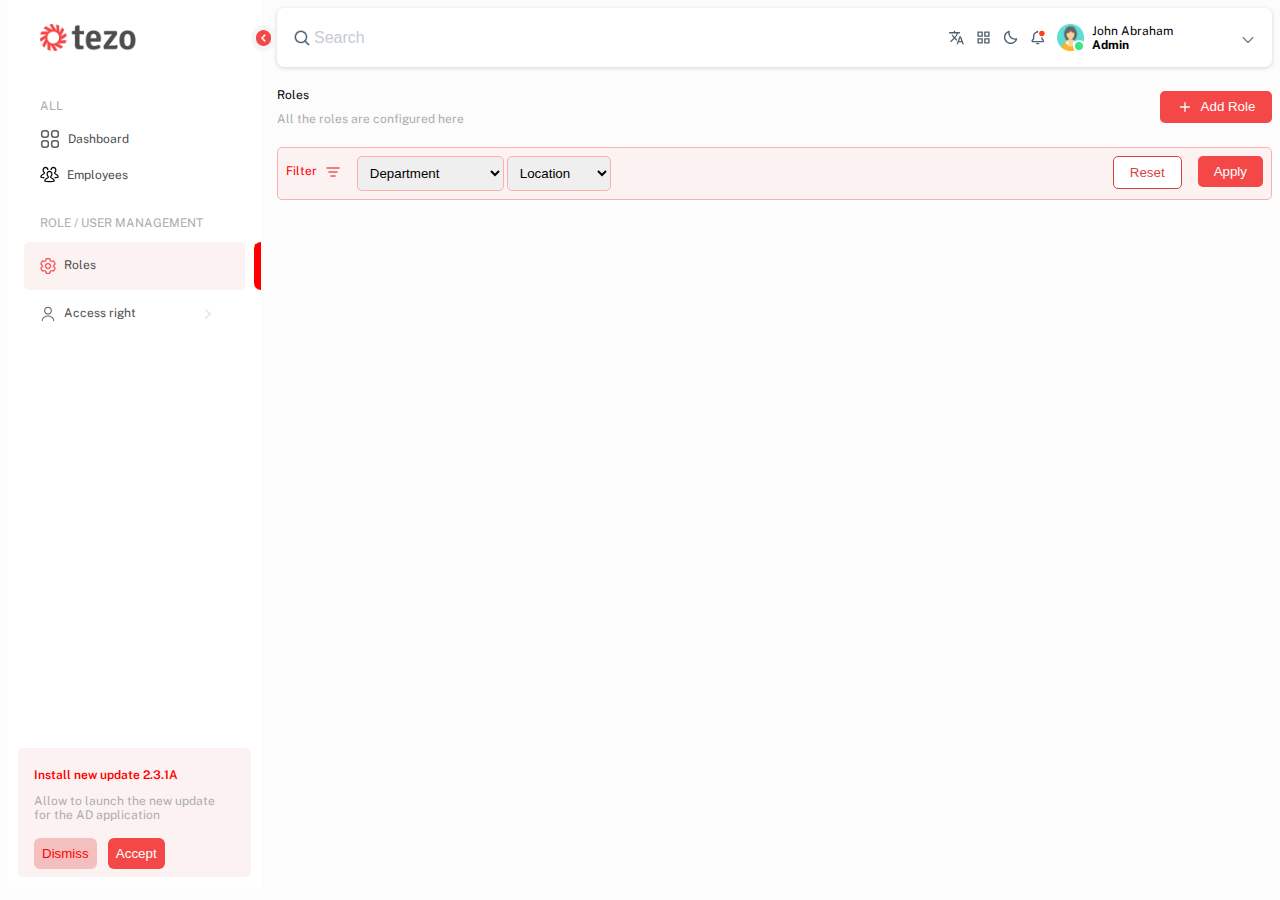
==== role.html @ 8a14b8eb "Updating Task3" ====
<!DOCTYPE html>
<html lang="en">

<head>
    <meta charset="UTF-8">
    <meta name="viewport" content="width=device-width, initial-scale=1.0">
    <title>roles</title>
    <link rel="stylesheet" href="styles/common/default.css">
    <link rel="stylesheet" href="styles/role.css">

</head>

<body>
    <section class="main-section">
        <!-- side bar -->
        <aside class="minimized-side-nav">
            <div class="minimized-icons">
                <div class="minimized-logo">
                    <img src="assets/images/TezoLogo-minimized.png" alt="tezo-logo" />
                </div>
                <div class="vertical-icons">
                    <p class="all" id="defintion">ALL</p>
                    <div class="minimized-roles">
                        <img src="assets/icons/Dashboard.svg" alt="dashboard" />
                    </div>
                    <div class="minimized-roles">
                        <div class="employee-tag-left">
                            <img src="assets/icons/team.svg" alt="employees-logo" />
                        </div>
                    </div>
                    <div class="roles-user">
                        <p id="role-heading">ROLE </p>
                        <div class="minimized-roles">
                            <img src="assets/images/roles-icon.png" alt="roles-icon" class="role-icon" />
                        </div>
                        <div class="access-rights">
                            <img src="assets/icons/assign-user.svg" alt="assign_user" class="role-icon" />
                        </div>
                    </div>
                </div>
            </div>
        </aside>
        <aside id="side-nav">
            <div class="side-bar">
                <div class="logo">
                    <img src="assets/images/TezoLogo.png" id="tezoLogo" alt="tezo-logo" />
                </div>
                <p class="all" id="defintion">ALL</p>
                <a href="role.html" title="Dashboard" class="links">
                    <div class="dashboard">
                        <img src="assets/icons/Dashboard.svg" alt="dashboard" />
                        <span>Dashboard</span>
                    </div>
                </a>
                <a href="index.html" title="Employess" class="links">
                    <div class="dashboard" id="employee-tag">
                        <img src="assets/icons/team.svg" alt="employees-logo" />
                        <span>Employees</span>
                    </div>
                </a>
                <div class="roles-user">
                    <p id="role-heading">ROLE / USER MANAGEMENT</p>
                    <a href="role.html" title="Roles" class="links">
                        <div class="roles">
                            <img src="assets/images/roles-icon.png" alt="roles-icon" class="role-icon" />
                            <span>Roles</span>
                            <div class="color">
                                <span>k</span>
                            </div>
                        </div>
                    </a>
                    <a href="#" title="Access rights" class="links">
                        <div class="access-rights">
                            <img src="assets/icons/assign-user.svg" alt="assign_user" class="role-icon" />
                            <span>Access right</span>
                            <img src="assets/icons/rightarrow.png" id="right-arrow2" alt="right-arrow" />
                        </div>
                    </a>
                </div>
            </div>
            <div class="pop-up-box">
                <div class="pop-up">
                    <p>Install new update 2.3.1A</p>
                    <span>Allow to launch the new update for the AD application</span>
                    <div class="btn-container">
                        <button id="dismiss" onclick="closeNotification()">Dismiss</button>
                        <button id="accept" onclick="closeNotification()">Accept</button>
                    </div>
                </div>
            </div>
        </aside>

        <div class="main-content">
            <!-- header part -->

            <header class="header">
                <div> <button type="submit" id="handle-logo" onclick="toggleSideBar()"> <img
                            src="assets/images/handle.png" alt="handle" /></button> </div>
                <div class="search-bar">
                    <img src="assets/images/bx-search.png" alt="search-icon" id="search" />
                    <input type="text" name="searchbar" placeholder="Search" size="70">
                    <div class="header-icon">
                        <img src="assets/icons/Language.svg" alt="lang-logo" />
                        <img src="assets/icons/Categories.svg" alt="category" />
                        <img src="assets/icons/Mode.svg" alt="mode" />
                        <img src="assets/icons/Notifications.svg" alt="notifications" />
                    </div>
                    <div class="profile">
                        <img src="assets/images/profie-icon.png" alt="profile-icon" />
                        <div class="status"> </div>
                        <div class="profile-name">
                            <div>
                                <span>John Abraham</span>
                                <span id="admin">Admin</span>
                            </div>
                            <img src="assets/images/down-arrow.png" alt="down-arrow" id="down-arrow" />
                        </div>
                    </div>
                </div>
            </header>
            <!-- roles page -->
            <main class="add-role-page">
                <!-- role section  -->
                <div class="role-section">
                    <div class="role-desc">
                        <span>Roles</span>
                        <span class="text-color">All the roles are configured here</span>
                    </div>
                    <button class="add-role" onclick="displayAddRoleForm()">
                        <img src="assets/icons/Add.svg" alt="add" id="add" />
                        <span>Add Role</span>
                    </button>
                </div>

                <!-- filter section -->
                <div class="filter-section">
                    <div class="filter-section-left">
                        <div class="filter-btn">
                            <span id="filter">Filter</span>
                            <img src="assets/images/sort.png" alt="filter" id="filter-icon" />
                        </div>
                        <div>
                            <select name="department" class="dropdown" id="filterDepartment">
                                <option value="" disabled selected>Department</option>
                                <option value="UI/UX">UI/UX</option>
                                <option value="Product Engg">Product Engg</option>
                                <option value="Quality Assurance">Quality Assurance</option>
                                <option value="Marketing">Marketing</option>
                            </select>
                            <select name="location" class="dropdown" id="filterLocation">
                                <option value="" disabled selected>Location</option>
                                <option value="Hyderabad">Hyderabad</option>
                                <option value="Banglore">Banglore</option>
                                <option value="Mumbai">Mumbai</option>
                            </select>
                        </div>
                    </div>
                    <div class="order-btn">
                        <div><button id="reset" onclick="reset()">Reset</button></div>
                        <div><button id="apply" onclick="applyFilters()">Apply</button></div>
                    </div>
                </div>

                <!-- main content section  -->
                <div class="role-container" id="card-container">
                </div>
            </main>

            <!-- add roles form -->
            <main class="add-role-form">
                <p class="page-heading">Create New Role</p>
                <form class="form-add-Role" name="add-role">
                    <div class="add-role-container">
                        <div class="details">
                            <div class="employee-details">
                                <label>Role Name</label>
                                <input type="text" placeholder="Text" id="role-name-input" />
                                <p id="valid-role"></p>
                            </div>
                            <div class="employee-details">
                                <label>Department</label>
                                <select name="department" id="department-dropdown">
                                    <option value="" disabled selected>Department</option>
                                    <option value="UI/UX">UI/UX</option>
                                    <option value="Product Engg">Product Engg</option>
                                    <option value="Quality Assurance">Quality Assurance</option>
                                    <option value="Marketing">Marketing</option>
                                </select>
                                <p id="valid-dept"></p>
                            </div>
                        </div>
                        <div class="details">
                            <div class="employee-details">
                                <label>Description</label>
                                <textarea placeholder="Text" id="description"></textarea>
                                <p></p>
                            </div>
                        </div>
                        <div class="details">
                            <div class="employee-details">
                                <label>Location</label>
                                <select name="department" id="location-dropdown" onchange="getLocationBasedEmployees()">
                                    <option value="" disabled selected>Location</option>
                                    <option value="Hyderabad">Hyderabad</option>
                                    <option value="Banglore">Banglore</option>
                                    <option value="Mumbai">Mumbai</option>
                                </select>
                                <p id="valid-city"></p>
                            </div>
                        </div>
                        <div class="details">
                            <div class="employee-details">
                                <label>Assign Employees</label>
                                <div class="searchEmployee" onclick="showUnassignedEmployees()">
                                    <span>Search for an Employee</span>
                                    <img src="assets/images/down-arrow.png" alt="down-arrow"
                                        class="add-role-downarrow" />
                                </div>
                                <div class="asssign-employees-container" id="assign-employee-section">
                                </div>
                            </div>
                        </div>
                    </div>
                    <div class="form-buttons">
                        <button type="button" class="cancel-button" onclick="clearFeilds()">
                            cancel
                        </button>
                        <button type="submit" class="submit-button" onclick="submitRoleDetails(event)">
                            Add Role
                        </button>
                        <button type="submit" class="edit-button" onclick="editRoleDetails(event)">
                            Edit
                        </button>
                        <button type="submit" class="save-button" onclick="saveRoleDetails(event)">
                            Save
                        </button>
                    </div>
                </form>
            </main>
        </div>

    </section>
    <script type="text/javascript" src="javascript/common/common.js"></script>
    <script type="text/javascript" src="javascript/role.js"></script>

</body>

</html>
---- styles/common/default.css ----
@font-face {
    font-family: publicsans;
    src: url(/assets/fonts/PublicSans-VariableFont_wght.ttf);
}

@font-face {
    font-family: albertsans;
    src: url(/assets/fonts/AlbertSans-VariableFont_wght.ttf);

}

:root {
    --background: #FDF2F2;
    --btn-color: #d54141;
    --red: red;
    --white: white;
    --black: black;
    --border: #fab0b0;
    --gray: #acadad;
    --click: #F44848;
    --gray-50: #FAFAFC;
    --gray-100: #4d4e4e;
    --outline: #4C9AFF;
}

#side-nav {
    max-width: 20%;
    background-color: var(--white);
    flex-direction: column;
    justify-content: space-between;
    display: flex;
    position: relative;
}

/* minised icons  */
.minimized-side-nav {
    max-width: 5%;
    background-color: var(--white);
    /* row-gap: 74px; */
    display: none;


}

.minimized-icons,
.vertical-icons {
    display: flex;
    flex-direction: column;
}

.minimized-logo {
    justify-content: center;
    display: flex;
}

.minimized-logo img {
    max-width: 1.5rem;
    margin-top: 1.5rem;
    height: 1.5rem;
}

#minimizedHandleLogo {
    position: absolute;
    outline: none;
    background: none;
    border: none;
    cursor: pointer;
}

.vertical-icons img {
    max-width: 1.5rem;
    height: 1.5rem;
}

.side-bar {
    margin-left: 1rem;
    margin-right: 1rem;
}

.logo {
    display: flex;
    max-width: 20%;
    gap: 8rem;
    padding-top: 1rem;
    padding-left: 1rem;
}

.all {
    margin-top: 3rem;
    padding-left: 1rem;
    color: var(--gray);
}

#tezoLogo {
    max-width: 6rem;
    height: 1.7rem;
    margin-top: 0.5rem;
}

#handle-logo {
    max-width: 2rem;
    height: 2rem;
    margin-left: -2rem;
    position: absolute;
    outline: none;
    background: none;
    border: none;
    cursor: pointer;
}

.rotate {
    transform: rotate(180deg);
    margin-top: 1.5rem;
}

#handle-logo img {
    margin-top: 1rem;
    max-width: 1.6rem;
    height: 1.6rem;
}

.dashboard {
    display: flex;
    gap: 0.5rem;
    align-items: center;
    margin: auto;
    padding-left: 1rem;
    margin-top: 1rem;
}

.links {
    text-decoration: none;
    color: var(--gray-100);
}

.roles-user p {
    color: var(--gray);
}

.roles-user {
    margin-top: 2rem;
}

.roles {
    display: flex;
    gap: 0.5rem;
    height: 2rem;
    padding-top: 1rem;
    padding-left: 1rem;
    border-radius: 5px;
}

.role-icon {
    max-width: 1rem;
    height: 1rem;
}

.color {
    background-color: red;
    margin-left: -2rem;
    height: 3rem;
    margin-top: -0.5em;
    border-top-left-radius: 2rem;
    border-bottom-left-radius: 2rem;
}

.color span {
    color: red;
}

#right-arrow {
    padding-left: 6rem;
    height: 1rem;
}

#right-arrow2 {
    padding-left: 3.5rem;
    height: 1rem;
}

.pop-up {
    background-color: var(--background);
    border-radius: 15px;
    border:10px solid white;
    /* height: 8rem; */
    padding-top: 0.5rem;
    padding-bottom: 0.5rem;
    padding-left: 1rem;
    padding-right: 1rem;
    /* margin-right: 0.5rem;
    margin-left: 0.5rem; */
}

.pop-up span {
    color: var(--gray);
}

.pop-up p {
    color: var(--red);
    font-weight: 600;
}

#dismiss {
    color: var(--red);
    cursor: pointer;
}

#accept {
    color: var(--white);
    background: var(--click);
    cursor: pointer;
}

.access-rights {
    display: flex;
    margin-top: 1rem;
    gap: 0.5rem;
    padding-left: 1rem;
}

#role-heading {
    padding-left: 1rem;
}

.btn-container {
    margin-top: 1rem;
    display: flex;
    flex-wrap: wrap;
    gap: 0.7rem;
}

.btn-container button {
    border: none;
    padding: 0.5rem;
    border-radius: 6px;
    max-width: 5rem;
    background: #f3bfbf;
}

/* styling for header */
.header {
    margin-top: 0.5rem;
    display: flex;
}

.header-icon {
    display: flex;
    padding-left: 1rem;

}

.search-bar {
    padding: 1rem;
    width: 100%;
    border: none;
    box-shadow: rgba(0, 0, 0, 0.16) 0px 1px 4px;
    border-radius: 7px;
    background-color: var(--white);
    display: flex;
    height: 1.7rem;
    justify-content: space-around;
}

.search-bar input[type="text"] {
    height: 1rem;
    border: none;
    outline: none;
    font-size: 1rem;
    margin-top: 0.3rem;
    width: 65%;
}

.search-bar input[type="text"]::placeholder {
    color: #C5CBD1;
}

#search {
    width: 1.2rem;
    height: 1.2rem;
    margin-top: 0.3rem;
}

#hamburger-menu {
    background: none;
    border: none;
    outline: none;
    cursor: pointer;
    display: none;
}

#hamburger-menu img {
    width: 1rem;
    height: 1rem;
    margin-top: 0.3rem;

}

.profile {
    display: flex;
    position: relative;
}

.status {
    width: 0.5rem;
    height: 0.5rem;
    border-radius: 50%;
    background-color: #38e683;
    border: 2px solid white;
    position: absolute;
    left: 1rem;
    top: 1rem;
}

.profile-name {
    display: flex;
    padding-left: 0.5rem;
}

#admin {
    font-weight: bold;
}

#down-arrow {
    width: 1rem;
    height: 1rem;
    padding-left: 2rem;
    padding-top: 0.5rem;
    cursor: pointer;
}


@media screen and (max-width:900px) {
   
    #side-nav {
        display: none;
        z-index:10;
        /* max-width: 50%; */
    }
    .roles {
        background-color: transparent;
    }

    .minimized-side-nav {
        display: flex;
    }
    #handle-logo{
        z-index:11;
    }
    #handle-logo img{
        transform: rotate(180deg);
        
    }

    .advance-filter {
        flex-direction: column;
    }

    .order-btn {
        margin-top: 1rem;
    }

    .advance-filter-section {
        max-width: 99%;
    }
    
    .table {
        display: block;
    }
    #right-arrow{
        display: none;
    }
    #right-arrow2{
        display: none;
    }
}

@media screen and (max-width:700px){
    #side-nav {
        display: none;
        width:50%;
    }
    .minimized-side-nav {
        display: none;
    }
    #handle-logo{
        margin-left:-1rem;
    }
}
---- styles/role.css ----
body {
    margin-top: 0;
    font-family: publicsans;
    font-size: 12px;
    background-color: #FCFCFC;
}

.main-section {
    display: flex;
    gap: 1rem;
}

.main-content {
    width: 100%;

}

/* minimized role section */
.minimized-roles {
    display: flex;
    gap: 1rem;
    height: 2rem;
    padding-top: 1rem;
    padding-left: 1rem;
    border-radius: 5px;
    position: relative;
}


.roles {
    background-color: var(--background);
}

#employee-tag .links {
    margin-left: 0.2rem;
}

#employee-tag img {
    width: 1.2rem;
}

.install {
    margin-top: 2rem;
}

/* role section css */
.role-desc {
    display: flex;
    flex-direction: column;
    line-height: 1.5rem;


}

#role-heading {
    padding-left: 1rem;
}

.text-color {
    color: var(--gray);
}

.add-role {
    background-color: var(--click);
    padding-top: 0.5rem;
    width: 7rem;
    height: 2rem;
    display: flex;
    justify-content: center;
    border-radius: 5px;
    color: var(--white);
    gap: 0.5rem;
    cursor: pointer;
    border: none;
    outline: none;
    margin-top: 0.5rem;
}

#add {
    width: 1rem;
    height: 1rem;
}

.role-section {
    display: flex;
    justify-content: space-between;
    margin-top: 1rem;
}

/* filter section  */

.filter-section {
    display: flex;
    justify-content: space-between;
    margin-top: 1rem;
    background-color: var(--background);
    padding: 0.5rem;
    border: 1px solid var(--border);
    border-radius: 5px;
    flex-wrap: wrap;

}

.filter-section-left {
    display: flex;
    gap: 1rem;
    flex-wrap: wrap;

}

.filter-btn {
    display: flex;
    gap: 0.5rem;
    margin-top: 0.5rem;
}

#filter-icon {
    width: 1rem;
    height: 1rem;
}

.dropdown {
    border: 1px solid var(--border);
    outline: none;
    padding: 0.5rem;
    border-radius: 5px;
}

.dropdown option[value=""][disabled] {
    display: none;
}

.order-btn {
    display: flex;
    gap: 1rem;
}

#reset {
    border: 1px solid var(--btn-color);
    padding: 0.5rem;
    padding-left: 1rem;
    padding-right: 1rem;
    border-radius: 5px;
    color: var(--btn-color);
    background: var(--white);
    cursor: pointer;
}

#apply {
    border: none;
    padding: 0.5rem;
    padding-left: 1rem;
    padding-right: 1rem;
    border-radius: 5px;
    border-radius: 5px;
    background: var(--click);
    color: var(--white);
    cursor: pointer;
}

#filter {
    color: var(--red);
}

/* main content css */

.role-container {
    margin-top: 1rem;
    display: flex;
    flex-wrap: wrap;
    gap: 1rem;
    width: 100%;
}

.role-card {
    width: 25%;
    background-color: var(--white);
    padding: 2rem;
    border: 1px solid var(--gray);
    border-radius: 8px;
    flex-wrap: wrap;
}

.role-card a {
    text-decoration: none;
    color: black;
}

.role-name {
    display: flex;
    font-size: 15px;
    font-weight: 700;
    justify-content: space-between;
    align-items: center;

}

.color {
    right: 0;
    position: absolute;
    margin-top: -1rem;
}

.department {
    display: flex;
    justify-content: space-between;
    margin-top: 1rem;
    flex-wrap: wrap;
}

.dept {
    display: flex;
    justify-content: space-between;

}

.town {
    display: flex;
    justify-content: space-between;
    margin-top: 1rem;
    flex-wrap: wrap;
}

.dept-name-color {
    color: #5f6570;
}

.view-emp {
    display: flex;
    justify-content: flex-end;
    margin-top: 1rem;
    cursor: pointer;
}

.view-emp img {
    height: 1rem;

}

.editDetails {
    cursor: pointer;
}

.total-emp {
    margin-top: 1rem;
    display: flex;
    justify-content: space-between;
    position: relative;
    z-index: 1;
}

.icons img {
    height: 1rem;
}

#profile1 {
    position: absolute;
    z-index: 2;
    left: 82%;
}

#profile2 {
    position: absolute;
    width: 1rem;
    height: 1rem;
    z-index: 3;
    left: 85%;
}

#profile3 {
    position: absolute;
    width: 1rem;
    height: 1rem;
    z-index: 4;
    left: 88%;
}

#profile4 {
    position: absolute;
    width: 1rem;
    height: 1rem;
    z-index: 5;
    left: 91%;
}

#total-cnt {
    width: 1rem;
    height: 1rem;
    border-radius: 50%;
    position: absolute;
    font-size: 10.2px;
    left: 94%;
    z-index: 7;
    text-align: center;
    background-color: var(--white);
}

.add-role-page {
    display: block;
    height: calc(100vh - 80px);
    overflow: auto;
}

.add-role-page::-webkit-scrollbar {
    display: none;
}

/* add role page css */

.add-role-form {
    display: none;
    height: calc(100vh - 100px);
    overflow: auto;
}

.add-role-form::-webkit-scrollbar {
    display: none;
}

.add-role-container {
    margin-left: 0.5rem;
    width: 45%;
    display: flex;
    flex-direction: column;

}

.details {
    display: flex;
    flex-wrap: wrap;
    justify-content: space-between;
}

.page-heading {
    font-size: 18px;
    font-weight: 400;
    padding-left: 0.5rem;
}

.employee-details {
    display: flex;
    flex-direction: column;
    gap: 0.5rem;
}

.employee-details label {
    font-weight: 500;
}

.employee-details input[type=text] {
    width: 13rem;
    height: 1.5rem;
    outline: none;
    border: 1px solid var(--gray);
    border-radius: 3px;
}

.employee-details select {
    width: 13rem;
    height: 1.9rem;
    border: 1px solid var(--gray);
    outline: none;
    border-radius: 3px;
    cursor: pointer;
}

.employee-details select option[value=""][disabled] {
    display: none;
}


.employee-details textarea {
    width: 28.5rem;
    /* width: max-content; */
    height: 10rem;
    resize: none;
    outline: none;
    border-radius: 3px;
    border: 1px solid var(--gray);
}

.employee-details input[type=text]:focus,
.employee-details select:focus,
.employee-details textarea:focus {
    border: 1px solid var(--outline);
}

.form-buttons {
    margin-top: 1rem;
    display: flex;
    justify-content: flex-end;
    gap: 1rem;
}

.form-buttons button {
    height: 2rem;
    width: 8rem;
    border-radius: 5px;
}

.cancel-button {
    border: none;
    outline: none;
    background: var(--background);
    color: red;
    cursor: pointer;
}

.submit-button {
    border: none;
    outline: none;
    background: var(--click);
    color: var(--white);
    cursor: pointer;
}

.edit-button {
    border: none;
    outline: none;
    background: var(--click);
    color: var(--white);
    cursor: pointer;
}

.save-button {
    border: none;
    outline: none;
    background: var(--click);
    color: var(--white);
    cursor: pointer;
}

.error {
    color: red;
}

.alert {
    border: 1px solid red !important;
}

/* multiselect */
.searchEmployee {
    display: flex;
    gap: 3rem;
    background-color: white;
    border: 1px solid var(--gray);
    padding: 0.5rem;
    border-radius: 3px;
    cursor: pointer;
}

.add-role-downarrow {
    width: 1rem;
    height: 1rem;
}

.asssign-employees-container {
    display: none;
    flex-direction: column;
    background-color: white;
    padding: 0.5rem;
    border-radius: 3px;
    gap: 0.5rem;
    box-shadow: rgba(149, 157, 165, 0.2) 0px 8px 24px;
}

.assign-employee-details img {
    width: 1rem;
    height: 1rem;
}

.assign-employee {
    display: flex;
    justify-content: space-between;
}

.assign-employee-details {
    display: flex;
    gap: .1rem;
    font-weight: 500;
    font-size: 13.5px;
}

@media screen and (max-width:700px){
    .role-card{
        width:100%;
    }
    .employee-details textarea{
        width:fit-content;
    }
}

/* @media  screen and (max-width:1200px) {
    #side-nav{
        
        display: none;
        position:fixed;
       z-index:8;
       height:100%;
    }
     .color{
        display: none;
     }
    .install{
        display: none;
    }
    .main-content{
        width:90%;
    }
    .all,#role-heading{
        display:none;
    }
    .roles{
        background-color:transparent;
    }
    .filter-section{
       row-gap:1rem;
    }
    .dropdown{
        width:40%;
    }
    .profile-name{
        display: none;
    }
    .role-card {
        width:40%;
    }
}
@media  screen and (max-width:900px) {
    .role-card{
        width:38%;
    }
}
@media  screen and (max-width:700px) {
    .role-card{
        width:35%;
    }
}
@media  screen and (max-width:550px) {
    .role-card{
        width:30%;
    }
}
@media  screen and (max-width:450px) {
    .role-card{
        width:25%;
    }
    #hamburger-menu{
        display:block;
    }
} */
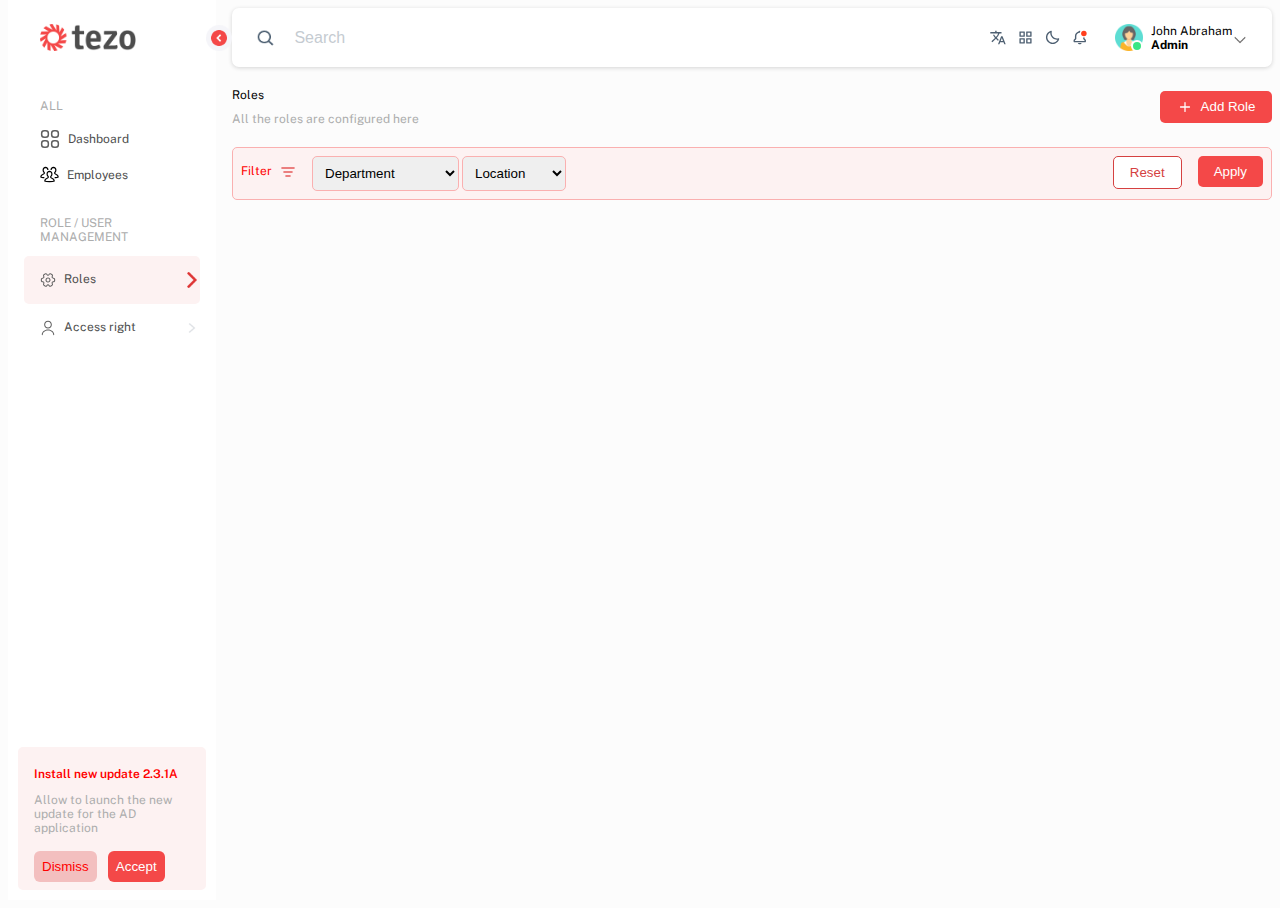
==== commit 5ed3be03: "second commit" ====
--- a/role.html
+++ b/role.html
@@ -23,16 +23,16 @@
                     <div class="minimized-roles">
                         <img src="assets/icons/Dashboard.svg" alt="dashboard" />
                     </div>
-                    <div class="minimized-roles">
+                    <a href="index.html" title="index.html"><div class="minimized-roles">
                         <div class="employee-tag-left">
                             <img src="assets/icons/team.svg" alt="employees-logo" />
                         </div>
-                    </div>
+                    </div></a>
                     <div class="roles-user">
                         <p id="role-heading">ROLE </p>
-                        <div class="minimized-roles">
+                        <a href="role.html" title="role.html"> <div class="minimized-roles">
                             <img src="assets/images/roles-icon.png" alt="roles-icon" class="role-icon" />
-                        </div>
+                        </div></a>    
                         <div class="access-rights">
                             <img src="assets/icons/assign-user.svg" alt="assign_user" class="role-icon" />
                         </div>
@@ -60,22 +60,21 @@
                 </a>
                 <div class="roles-user">
                     <p id="role-heading">ROLE / USER MANAGEMENT</p>
-                    <a href="role.html" title="Roles" class="links">
-                        <div class="roles">
-                            <img src="assets/images/roles-icon.png" alt="roles-icon" class="role-icon" />
-                            <span>Roles</span>
-                            <div class="color">
-                                <span>k</span>
-                            </div>
-                        </div>
-                    </a>
-                    <a href="#" title="Access rights" class="links">
-                        <div class="access-rights">
-                            <img src="assets/icons/assign-user.svg" alt="assign_user" class="role-icon" />
-                            <span>Access right</span>
-                            <img src="assets/icons/rightarrow.png" id="right-arrow2" alt="right-arrow" />
-                        </div>
-                    </a>
+                    <a href="role.html" title="Roles" class="links"><div class="roles">
+                        <div class="role-navigation"><img src="assets/icons/Roles.svg" alt="roles-icon" class="role-icon" />
+                        <span>Roles</span>
+                         </div>
+                    <img src="assets/images/red-arrow.png" id="right-arrow" alt="right-arrow" />
+
+                    
+                    </div></a>
+                    <a href="#" title="Access rights" class="links"><div class="access-rights">
+                        <div class="role-navigation">
+                        <img src="assets/icons/assign-user.svg" alt="assign_user" class="role-icon" />
+                        <span>Access right</span>
+                    </div>
+                        <img src="assets/icons/rightarrow.png" id="right-arrow2" alt="right-arrow" />
+                    </div></a>
                 </div>
             </div>
             <div class="pop-up-box">
@@ -110,7 +109,7 @@
                         <div class="status"> </div>
                         <div class="profile-name">
                             <div>
-                                <span>John Abraham</span>
+                                <p class="name-of-user">John Abraham</p>
                                 <span id="admin">Admin</span>
                             </div>
                             <img src="assets/images/down-arrow.png" alt="down-arrow" id="down-arrow" />
@@ -139,7 +138,7 @@
                             <span id="filter">Filter</span>
                             <img src="assets/images/sort.png" alt="filter" id="filter-icon" />
                         </div>
-                        <div>
+                        <div class="add-role-dropdown">
                             <select name="department" class="dropdown" id="filterDepartment">
                                 <option value="" disabled selected>Department</option>
                                 <option value="UI/UX">UI/UX</option>
--- a/styles/common/default.css
+++ b/styles/common/default.css
@@ -1,11 +1,11 @@
 @font-face {
     font-family: publicsans;
-    src: url(/assets/fonts/PublicSans-VariableFont_wght.ttf);
+    src: url(../../assets/fonts/PublicSans-VariableFont_wght.ttf);
 }
 
 @font-face {
     font-family: albertsans;
-    src: url(/assets/fonts/AlbertSans-VariableFont_wght.ttf);
+    src: url(../../assets/fonts/AlbertSans-VariableFont_wght.ttf);
 
 }
 
@@ -24,7 +24,8 @@
 }
 
 #side-nav {
-    max-width: 20%;
+    width: 20%;
+    height:100vh;
     background-color: var(--white);
     flex-direction: column;
     justify-content: space-between;
@@ -34,7 +35,7 @@
 
 /* minised icons  */
 .minimized-side-nav {
-    max-width: 5%;
+    max-width: 15%;
     background-color: var(--white);
     /* row-gap: 74px; */
     display: none;
@@ -143,11 +144,16 @@
 
 .roles {
     display: flex;
-    gap: 0.5rem;
+    /* gap: 0.5rem; */
     height: 2rem;
     padding-top: 1rem;
     padding-left: 1rem;
     border-radius: 5px;
+    justify-content: space-between;
+}
+.role-navigation{
+    display: flex;
+    gap:0.5rem;
 }
 
 .role-icon {
@@ -169,12 +175,12 @@
 }
 
 #right-arrow {
-    padding-left: 6rem;
+    /* padding-left: 6rem; */
     height: 1rem;
 }
 
 #right-arrow2 {
-    padding-left: 3.5rem;
+    /* padding-left: 3.5rem; */
     height: 1rem;
 }
 
@@ -214,7 +220,8 @@
 .access-rights {
     display: flex;
     margin-top: 1rem;
-    gap: 0.5rem;
+    /* gap: 0.5rem; */
+    justify-content: space-between;
     padding-left: 1rem;
 }
 
@@ -280,24 +287,18 @@
     margin-top: 0.3rem;
 }
 
-#hamburger-menu {
-    background: none;
-    border: none;
-    outline: none;
-    cursor: pointer;
-    display: none;
-}
-
-#hamburger-menu img {
-    width: 1rem;
-    height: 1rem;
-    margin-top: 0.3rem;
-
-}
 
 .profile {
     display: flex;
     position: relative;
+}
+.name-of-user{
+    margin:0rem;
+    overflow: hidden;
+    text-overflow: ellipsis;
+    display: -webkit-box;
+    -webkit-line-clamp: 1;
+    -webkit-box-orient: vertical;
 }
 
 .status {
@@ -323,18 +324,27 @@
 #down-arrow {
     width: 1rem;
     height: 1rem;
-    padding-left: 2rem;
+    /* padding-left: 2rem; */
     padding-top: 0.5rem;
     cursor: pointer;
 }
 
-
-@media screen and (max-width:900px) {
+@media screen and (max-width:720px){
+    .minimized-side-nav{
+        display: flex;
+    }
+    #side-nav{
+        display: none;
+    }
+  
+}
+
+/* @media screen and (max-width:900px) {
    
     #side-nav {
         display: none;
         z-index:10;
-        /* max-width: 50%; */
+        max-width: 50%;
     }
     .roles {
         background-color: transparent;
@@ -385,4 +395,4 @@
     #handle-logo{
         margin-left:-1rem;
     }
-}+} */--- a/styles/role.css
+++ b/styles/role.css
@@ -447,6 +447,7 @@
     padding: 0.5rem;
     border-radius: 3px;
     cursor: pointer;
+    white-space: nowrap;
 }
 
 .add-role-downarrow {
@@ -483,13 +484,28 @@
 
 @media screen and (max-width:700px){
     .role-card{
-        width:100%;
+        width:85%;
     }
     .employee-details textarea{
         width:fit-content;
     }
-}
-
+    .filter-section{
+        gap:1rem;
+    }
+    /* .add-role-dropdown{
+        display: flex;
+        flex-direction: column;
+        gap:1rem;
+    } */
+}
+
+@media screen and (max-width:250px)
+{
+    .add-role{
+        /* height:3rem; */
+        font-size: 10px;
+    }
+}
 /* @media  screen and (max-width:1200px) {
     #side-nav{
         
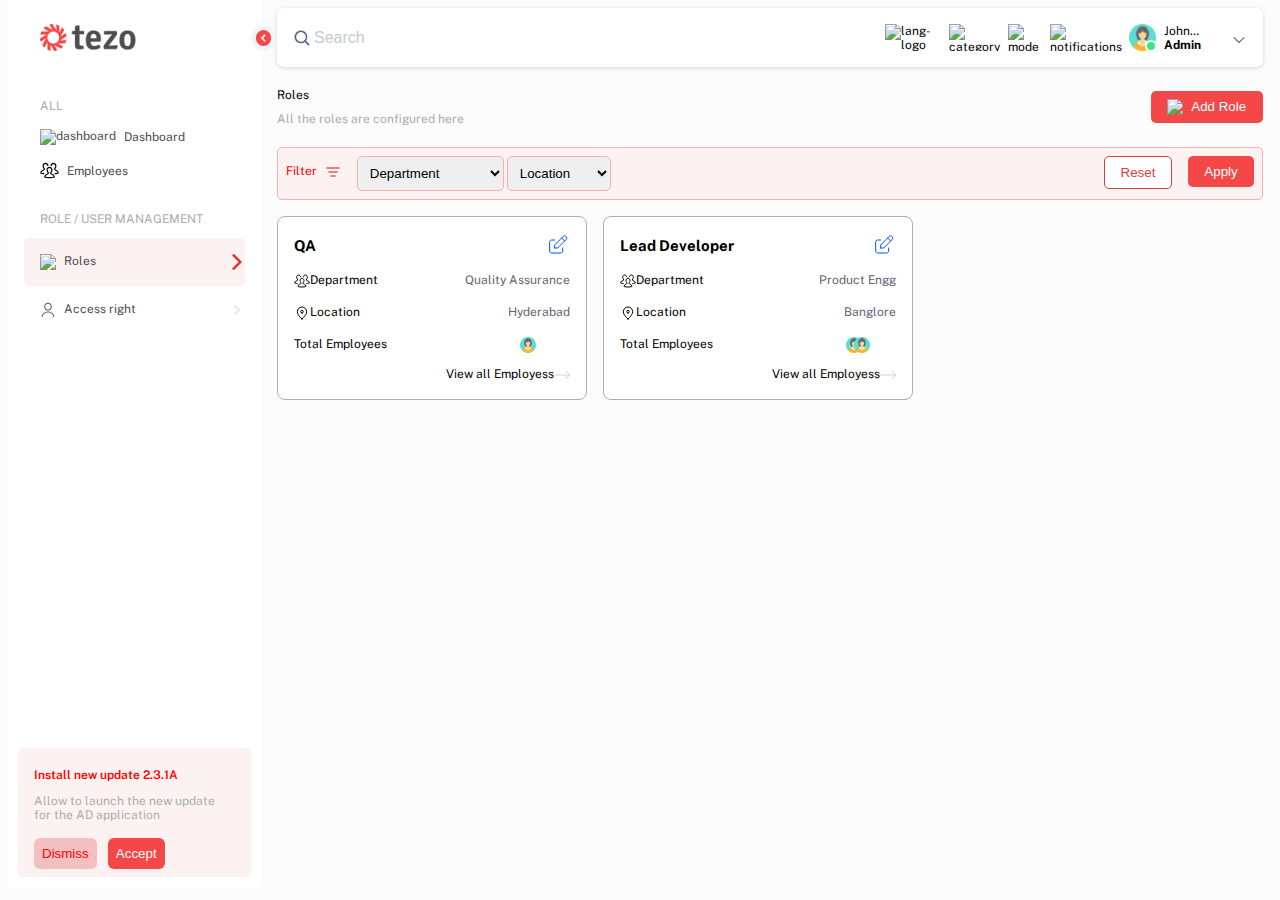
==== commit ec3edb5c: "updation of task3" ====
--- a/role.html
+++ b/role.html
@@ -16,23 +16,27 @@
         <aside class="minimized-side-nav">
             <div class="minimized-icons">
                 <div class="minimized-logo">
-                    <img src="assets/images/TezoLogo-minimized.png" alt="tezo-logo" />
+                    <img src="assets/images/minimized-tezo-logo.png" alt="tezo-logo" />
                 </div>
                 <div class="vertical-icons">
                     <p class="all" id="defintion">ALL</p>
                     <div class="minimized-roles">
-                        <img src="assets/icons/Dashboard.svg" alt="dashboard" />
-                    </div>
-                    <a href="index.html" title="index.html"><div class="minimized-roles">
-                        <div class="employee-tag-left">
-                            <img src="assets/icons/team.svg" alt="employees-logo" />
-                        </div>
-                    </div></a>
+                        <img src="assets/icons/dashboard.svg" alt="dashboard" />
+                    </div>
+                    <a href="index.html" title="index.html">
+                        <div class="minimized-roles">
+                            <div class="employee-tag-left">
+                                <img src="assets/icons/team.svg" alt="employees-logo" />
+                            </div>
+                        </div>
+                    </a>
                     <div class="roles-user">
                         <p id="role-heading">ROLE </p>
-                        <a href="role.html" title="role.html"> <div class="minimized-roles">
-                            <img src="assets/images/roles-icon.png" alt="roles-icon" class="role-icon" />
-                        </div></a>    
+                        <a href="role.html" title="role.html">
+                            <div class="minimized-roles">
+                                <img src="assets/images/roles-icon.png" alt="roles-icon" class="role-icon" />
+                            </div>
+                        </a>
                         <div class="access-rights">
                             <img src="assets/icons/assign-user.svg" alt="assign_user" class="role-icon" />
                         </div>
@@ -43,12 +47,12 @@
         <aside id="side-nav">
             <div class="side-bar">
                 <div class="logo">
-                    <img src="assets/images/TezoLogo.png" id="tezoLogo" alt="tezo-logo" />
+                    <img src="assets/images/tezo-logo.png" id="tezoLogo" alt="tezo-logo" />
                 </div>
                 <p class="all" id="defintion">ALL</p>
                 <a href="role.html" title="Dashboard" class="links">
                     <div class="dashboard">
-                        <img src="assets/icons/Dashboard.svg" alt="dashboard" />
+                        <img src="assets/icons/dashboard.svg" alt="dashboard" />
                         <span>Dashboard</span>
                     </div>
                 </a>
@@ -60,21 +64,26 @@
                 </a>
                 <div class="roles-user">
                     <p id="role-heading">ROLE / USER MANAGEMENT</p>
-                    <a href="role.html" title="Roles" class="links"><div class="roles">
-                        <div class="role-navigation"><img src="assets/icons/Roles.svg" alt="roles-icon" class="role-icon" />
-                        <span>Roles</span>
-                         </div>
-                    <img src="assets/images/red-arrow.png" id="right-arrow" alt="right-arrow" />
-
-                    
-                    </div></a>
-                    <a href="#" title="Access rights" class="links"><div class="access-rights">
-                        <div class="role-navigation">
-                        <img src="assets/icons/assign-user.svg" alt="assign_user" class="role-icon" />
-                        <span>Access right</span>
-                    </div>
-                        <img src="assets/icons/rightarrow.png" id="right-arrow2" alt="right-arrow" />
-                    </div></a>
+                    <a href="role.html" title="Roles" class="links">
+                        <div class="roles">
+                            <div class="role-navigation"><img src="assets/icons/roles.svg" alt="roles-icon"
+                                    class="role-icon" />
+                                <span>Roles</span>
+                            </div>
+                            <img src="assets/images/red-arrow.png" id="right-arrow" alt="right-arrow" />
+
+
+                        </div>
+                    </a>
+                    <a href="#" title="Access rights" class="links">
+                        <div class="access-rights">
+                            <div class="role-navigation">
+                                <img src="assets/icons/assign-user.svg" alt="assign_user" class="role-icon" />
+                                <span>Access right</span>
+                            </div>
+                            <img src="assets/icons/rightarrow.png" id="right-arrow2" alt="right-arrow" />
+                        </div>
+                    </a>
                 </div>
             </div>
             <div class="pop-up-box">
@@ -96,13 +105,13 @@
                 <div> <button type="submit" id="handle-logo" onclick="toggleSideBar()"> <img
                             src="assets/images/handle.png" alt="handle" /></button> </div>
                 <div class="search-bar">
-                    <img src="assets/images/bx-search.png" alt="search-icon" id="search" />
+                    <img src="assets/images/search.png" alt="search-icon" id="search" />
                     <input type="text" name="searchbar" placeholder="Search" size="70">
                     <div class="header-icon">
-                        <img src="assets/icons/Language.svg" alt="lang-logo" />
-                        <img src="assets/icons/Categories.svg" alt="category" />
-                        <img src="assets/icons/Mode.svg" alt="mode" />
-                        <img src="assets/icons/Notifications.svg" alt="notifications" />
+                        <img src="assets/icons/language.svg" alt="lang-logo" />
+                        <img src="assets/icons/categories.svg" alt="category" />
+                        <img src="assets/icons/mode.svg" alt="mode" />
+                        <img src="assets/icons/notifications.svg" alt="notifications" />
                     </div>
                     <div class="profile">
                         <img src="assets/images/profie-icon.png" alt="profile-icon" />
@@ -126,7 +135,7 @@
                         <span class="text-color">All the roles are configured here</span>
                     </div>
                     <button class="add-role" onclick="displayAddRoleForm()">
-                        <img src="assets/icons/Add.svg" alt="add" id="add" />
+                        <img src="assets/icons/add.svg" alt="add" id="add" />
                         <span>Add Role</span>
                     </button>
                 </div>
@@ -198,7 +207,7 @@
                         <div class="details">
                             <div class="employee-details">
                                 <label>Location</label>
-                                <select name="department" id="location-dropdown" onchange="getLocationBasedEmployees()">
+                                <select name="department" id="location-dropdown">
                                     <option value="" disabled selected>Location</option>
                                     <option value="Hyderabad">Hyderabad</option>
                                     <option value="Banglore">Banglore</option>
@@ -211,7 +220,7 @@
                             <div class="employee-details">
                                 <label>Assign Employees</label>
                                 <div class="searchEmployee" onclick="showUnassignedEmployees()">
-                                    <span>Search for an Employee</span>
+                                    Search for an Employee
                                     <img src="assets/images/down-arrow.png" alt="down-arrow"
                                         class="add-role-downarrow" />
                                 </div>
@@ -236,12 +245,15 @@
                     </div>
                 </form>
             </main>
+
         </div>
 
     </section>
     <script type="text/javascript" src="javascript/common/common.js"></script>
+    <!-- <script type="text/javascript" src="javascript/role-details.js"></script> -->
     <script type="text/javascript" src="javascript/role.js"></script>
 
+
 </body>
 
 </html>--- a/styles/common/default.css
+++ b/styles/common/default.css
@@ -25,7 +25,7 @@
 
 #side-nav {
     width: 20%;
-    height:100vh;
+    max-height: 100vh;
     background-color: var(--white);
     flex-direction: column;
     justify-content: space-between;
@@ -151,9 +151,10 @@
     border-radius: 5px;
     justify-content: space-between;
 }
-.role-navigation{
-    display: flex;
-    gap:0.5rem;
+
+.role-navigation {
+    display: flex;
+    gap: 0.5rem;
 }
 
 .role-icon {
@@ -187,7 +188,7 @@
 .pop-up {
     background-color: var(--background);
     border-radius: 15px;
-    border:10px solid white;
+    border: 10px solid white;
     /* height: 8rem; */
     padding-top: 0.5rem;
     padding-bottom: 0.5rem;
@@ -292,8 +293,9 @@
     display: flex;
     position: relative;
 }
-.name-of-user{
-    margin:0rem;
+
+.name-of-user {
+    margin: 0rem;
     overflow: hidden;
     text-overflow: ellipsis;
     display: -webkit-box;
@@ -324,75 +326,21 @@
 #down-arrow {
     width: 1rem;
     height: 1rem;
-    /* padding-left: 2rem; */
     padding-top: 0.5rem;
     cursor: pointer;
 }
 
-@media screen and (max-width:720px){
-    .minimized-side-nav{
-        display: flex;
-    }
-    #side-nav{
-        display: none;
-    }
-  
-}
-
-/* @media screen and (max-width:900px) {
-   
-    #side-nav {
-        display: none;
-        z-index:10;
-        max-width: 50%;
-    }
-    .roles {
-        background-color: transparent;
-    }
-
+@media screen and (max-width:720px) {
     .minimized-side-nav {
         display: flex;
     }
-    #handle-logo{
-        z-index:11;
-    }
-    #handle-logo img{
-        transform: rotate(180deg);
-        
-    }
-
-    .advance-filter {
-        flex-direction: column;
-    }
-
-    .order-btn {
-        margin-top: 1rem;
-    }
-
-    .advance-filter-section {
-        max-width: 99%;
-    }
-    
-    .table {
-        display: block;
-    }
-    #right-arrow{
-        display: none;
-    }
-    #right-arrow2{
-        display: none;
-    }
-}
-
-@media screen and (max-width:700px){
+
     #side-nav {
         display: none;
-        width:50%;
+        height: 100vh;
     }
-    .minimized-side-nav {
-        display: none;
-    }
-    #handle-logo{
-        margin-left:-1rem;
-    }
-} */+
+
+}
+
+
--- a/styles/role.css
+++ b/styles/role.css
@@ -11,7 +11,7 @@
 }
 
 .main-content {
-    width: 100%;
+    width: 78%;
 
 }
 
@@ -173,9 +173,9 @@
 }
 
 .role-card {
-    width: 25%;
+    width: 28%;
     background-color: var(--white);
-    padding: 2rem;
+    padding: 1rem;
     border: 1px solid var(--gray);
     border-radius: 8px;
     flex-wrap: wrap;
@@ -482,86 +482,22 @@
     font-size: 13.5px;
 }
 
-@media screen and (max-width:700px){
-    .role-card{
-        width:85%;
+@media screen and (max-width:800px) {
+    .role-card {
+        width: 85%;
     }
-    .employee-details textarea{
-        width:fit-content;
+
+    .employee-details textarea {
+        width: fit-content;
     }
-    .filter-section{
-        gap:1rem;
+
+    .filter-section {
+        gap: 1rem;
     }
-    /* .add-role-dropdown{
-        display: flex;
-        flex-direction: column;
-        gap:1rem;
-    } */
-}
-
-@media screen and (max-width:250px)
-{
-    .add-role{
-        /* height:3rem; */
+}
+
+@media screen and (max-width:250px) {
+    .add-role {
         font-size: 10px;
     }
-}
-/* @media  screen and (max-width:1200px) {
-    #side-nav{
-        
-        display: none;
-        position:fixed;
-       z-index:8;
-       height:100%;
-    }
-     .color{
-        display: none;
-     }
-    .install{
-        display: none;
-    }
-    .main-content{
-        width:90%;
-    }
-    .all,#role-heading{
-        display:none;
-    }
-    .roles{
-        background-color:transparent;
-    }
-    .filter-section{
-       row-gap:1rem;
-    }
-    .dropdown{
-        width:40%;
-    }
-    .profile-name{
-        display: none;
-    }
-    .role-card {
-        width:40%;
-    }
-}
-@media  screen and (max-width:900px) {
-    .role-card{
-        width:38%;
-    }
-}
-@media  screen and (max-width:700px) {
-    .role-card{
-        width:35%;
-    }
-}
-@media  screen and (max-width:550px) {
-    .role-card{
-        width:30%;
-    }
-}
-@media  screen and (max-width:450px) {
-    .role-card{
-        width:25%;
-    }
-    #hamburger-menu{
-        display:block;
-    }
-} */+}